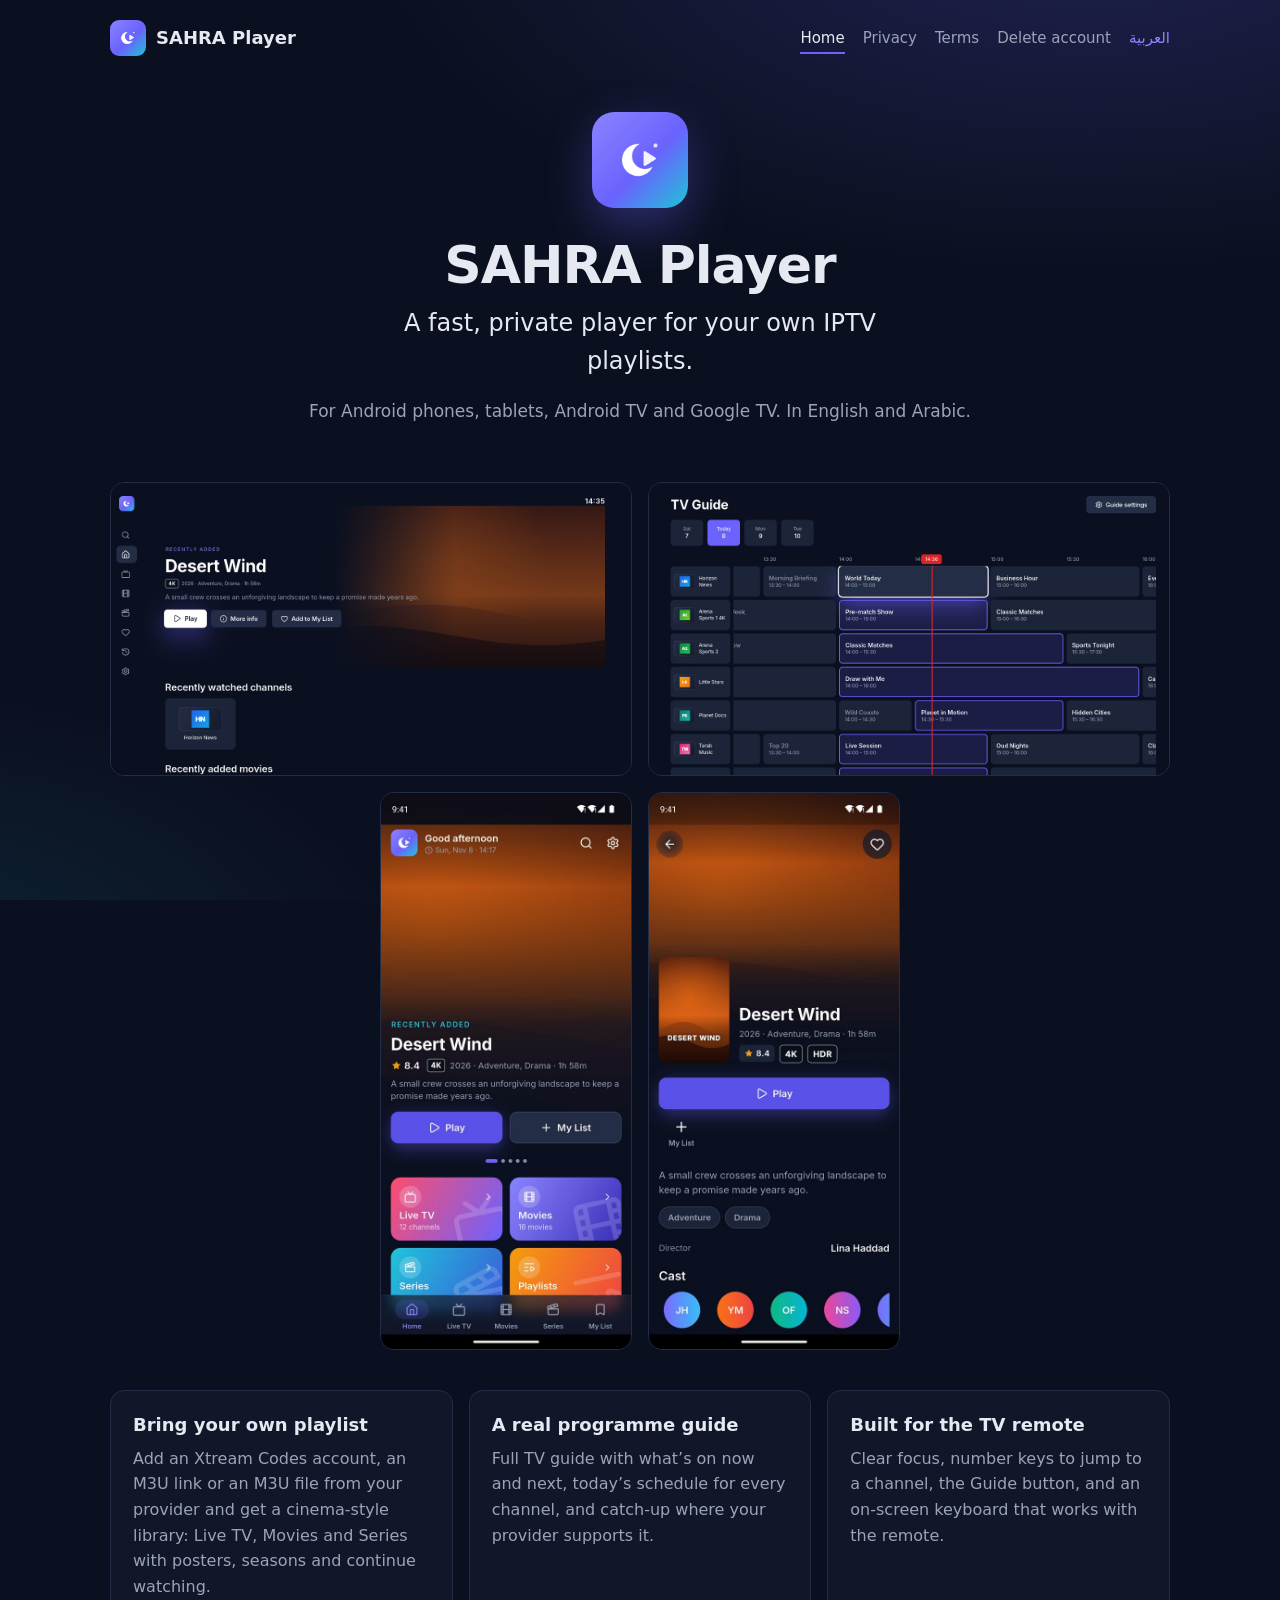
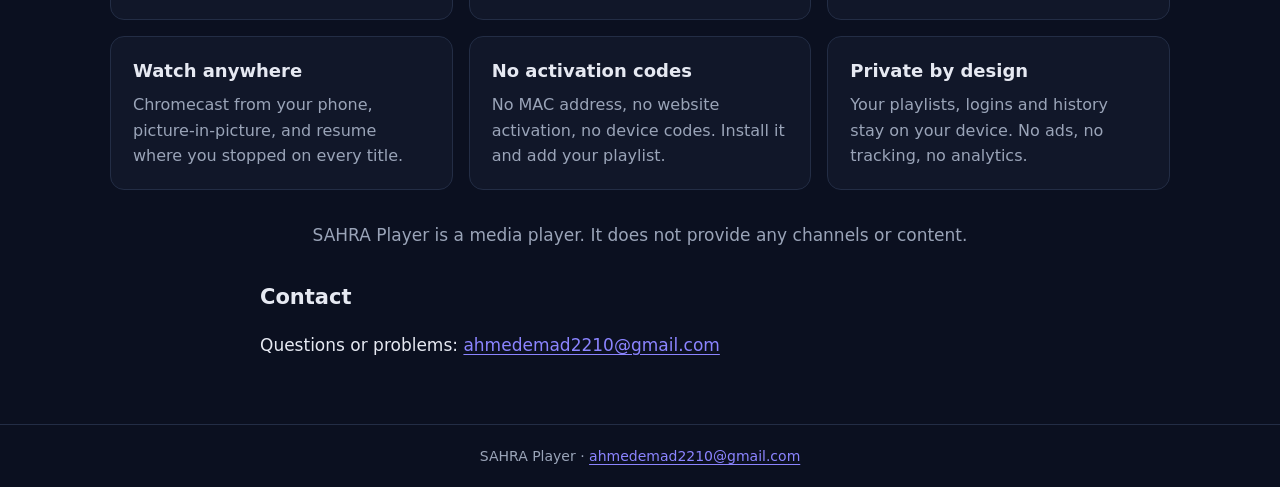
==== index.html @ e6f7d0e9 "Website for SAHRA Player (en/ar): home, privacy, terms, account deletion - tool/site/build_site.mjs " ====
<!doctype html>
<html lang="en" dir="ltr">
<head>
<meta charset="utf-8">
<meta name="viewport" content="width=device-width, initial-scale=1">
<title>SAHRA Player — A fast, private player for your own IPTV playlists.</title>
<meta name="description" content="A fast, private player for your own IPTV playlists.">
<link rel="icon" href="img/icon-512.png">
<link rel="alternate" hreflang="ar" href="ar/index.html">
<link rel="stylesheet" href="style.css">
</head>
<body>
<header class="top">
  <a class="brand" href="index.html"><img src="img/icon-512.png" alt="" width="36" height="36"><span>SAHRA Player</span></a>
  <nav><a href="index.html" aria-current="page">Home</a><a href="privacy.html">Privacy</a><a href="terms.html">Terms</a><a href="delete-account.html">Delete account</a><a class="lang" href="ar/index.html" hreflang="ar">العربية</a></nav>
</header>
<main>

<section class="hero">
  <img class="appicon" src="img/icon-512.png" alt="" width="96" height="96">
  <h1>SAHRA Player</h1>
  <p class="lead">A fast, private player for your own IPTV playlists.</p>
  <p class="muted">For Android phones, tablets, Android TV and Google TV. In English and Arabic.</p>
</section>
<section class="shots">
  <div class="tv"><img src="img/en_tv_home.jpg" alt="SAHRA Player on a TV: home screen" width="1280" height="720" loading="lazy"><img src="img/en_tv_guide.jpg" alt="SAHRA Player on a TV: programme guide" width="1280" height="720" loading="lazy"></div>
  <div class="phones"><img src="img/en_phone_home.jpg" alt="SAHRA Player on a phone: home" width="540" height="960" loading="lazy"><img src="img/en_phone_movie_details.jpg" alt="SAHRA Player on a phone: movie details" width="540" height="960" loading="lazy"></div>
</section>
<section class="features">
  <article><h2>Bring your own playlist</h2><p>Add an Xtream Codes account, an M3U link or an M3U file from your provider and get a cinema-style library: Live TV, Movies and Series with posters, seasons and continue watching.</p></article>
  <article><h2>A real programme guide</h2><p>Full TV guide with what’s on now and next, today’s schedule for every channel, and catch-up where your provider supports it.</p></article>
  <article><h2>Built for the TV remote</h2><p>Clear focus, number keys to jump to a channel, the Guide button, and an on-screen keyboard that works with the remote.</p></article>
  <article><h2>Watch anywhere</h2><p>Chromecast from your phone, picture-in-picture, and resume where you stopped on every title.</p></article>
  <article><h2>No activation codes</h2><p>No MAC address, no website activation, no device codes. Install it and add your playlist.</p></article>
  <article><h2>Private by design</h2><p>Your playlists, logins and history stay on your device. No ads, no tracking, no analytics.</p></article>
</section>
<p class="note">SAHRA Player is a media player. It does not provide any channels or content.</p>
<section class="doc"><h2>Contact</h2><p>Questions or problems: <a href="mailto:ahmedemad2210@gmail.com">ahmedemad2210@gmail.com</a></p></section>
</main>
<footer><p>SAHRA Player · <a href="mailto:ahmedemad2210@gmail.com">ahmedemad2210@gmail.com</a></p></footer>
</body>
</html>
---- style.css ----
@font-face {
  font-family: "Inter";
  src: url("fonts/Inter-Variable.ttf") format("truetype");
  font-weight: 100 900;
  font-display: swap;
}
@font-face {
  font-family: "Alexandria";
  src: url("fonts/Alexandria-Variable.ttf") format("truetype");
  font-weight: 100 900;
  font-display: swap;
}

:root {
  --bg: #0b1020;
  --surface: #141b2d;
  --line: #232d45;
  --text: #e6e9f2;
  --muted: #9aa4b8;
  --accent: #8b84ff;
  --accent-strong: #6c63ff;
  --cyan: #4dd5e5;
  color-scheme: dark;
}

* { box-sizing: border-box; }

html { -webkit-text-size-adjust: 100%; }

body {
  margin: 0;
  background: radial-gradient(1200px 600px at 85% -10%, rgba(108, 99, 255, 0.22), transparent 60%),
    radial-gradient(900px 500px at -10% 110%, rgba(32, 197, 217, 0.12), transparent 60%), var(--bg);
  background-attachment: fixed;
  color: var(--text);
  font-family: "Inter", system-ui, -apple-system, "Segoe UI", Roboto, sans-serif;
  font-size: 17px;
  line-height: 1.6;
}
[dir="rtl"] body, html[dir="rtl"] body {
  font-family: "Alexandria", "Inter", system-ui, sans-serif;
  line-height: 1.8;
}

a { color: var(--accent); text-underline-offset: 3px; }
a:hover { color: var(--cyan); }
a:focus-visible { outline: 2px solid var(--cyan); outline-offset: 3px; border-radius: 4px; }

.top {
  display: flex;
  flex-wrap: wrap;
  align-items: center;
  justify-content: space-between;
  gap: 12px 24px;
  max-width: 1100px;
  margin: 0 auto;
  padding: 20px 20px 8px;
}
.brand { display: flex; align-items: center; gap: 10px; color: var(--text); text-decoration: none; font-weight: 700; font-size: 18px; }
.brand img { border-radius: 9px; }
.top nav { display: flex; flex-wrap: wrap; gap: 4px 18px; font-size: 15px; }
.top nav a { color: var(--muted); text-decoration: none; padding: 4px 0; }
.top nav a:hover, .top nav a[aria-current="page"] { color: var(--text); }
.top nav a[aria-current="page"] { box-shadow: inset 0 -2px 0 var(--accent-strong); }
.top nav .lang { color: var(--accent); }

main { max-width: 1100px; margin: 0 auto; padding: 0 20px 48px; }

.hero { text-align: center; padding: 48px 0 32px; }
.appicon { border-radius: 22px; box-shadow: 0 18px 48px rgba(108, 99, 255, 0.35); }
h1 { font-size: clamp(32px, 6vw, 52px); line-height: 1.15; margin: 20px 0 8px; letter-spacing: -0.02em; }
html[dir="rtl"] h1 { letter-spacing: 0; }
.lead { font-size: clamp(19px, 2.6vw, 24px); margin: 0 auto 8px; max-width: 34ch; }
.muted { color: var(--muted); }

.shots { display: grid; gap: 16px; margin: 8px 0 40px; }
.shots img { display: block; width: 100%; height: auto; border-radius: 14px; border: 1px solid var(--line); background: var(--surface); }
.shots .tv { display: grid; grid-template-columns: 1fr 1fr; gap: 16px; }
.shots .phones { display: grid; grid-template-columns: 1fr 1fr; gap: 16px; max-width: 520px; margin: 0 auto; }

.features { display: grid; grid-template-columns: repeat(auto-fit, minmax(260px, 1fr)); gap: 16px; }
.features article { background: rgba(20, 27, 45, 0.72); border: 1px solid var(--line); border-radius: 14px; padding: 20px 22px; }
.features h2 { font-size: 18px; margin: 0 0 6px; }
.features p { margin: 0; color: var(--muted); font-size: 16px; }

.note { text-align: center; color: var(--muted); margin: 32px 0; }

.doc { max-width: 760px; margin: 0 auto; }
article.doc { padding-top: 24px; }
.doc h1 { font-size: clamp(28px, 5vw, 40px); }
.doc h2 { font-size: 21px; margin: 32px 0 8px; }
.doc ul { padding-inline-start: 22px; }
.doc li { margin: 6px 0; }
.steps li { margin: 12px 0; }

footer { border-top: 1px solid var(--line); text-align: center; color: var(--muted); font-size: 14px; padding: 20px; }
footer p { margin: 0; }

@media (max-width: 640px) {
  body { font-size: 16px; }
  .shots .tv { grid-template-columns: 1fr; }
  .hero { padding-top: 32px; }
}
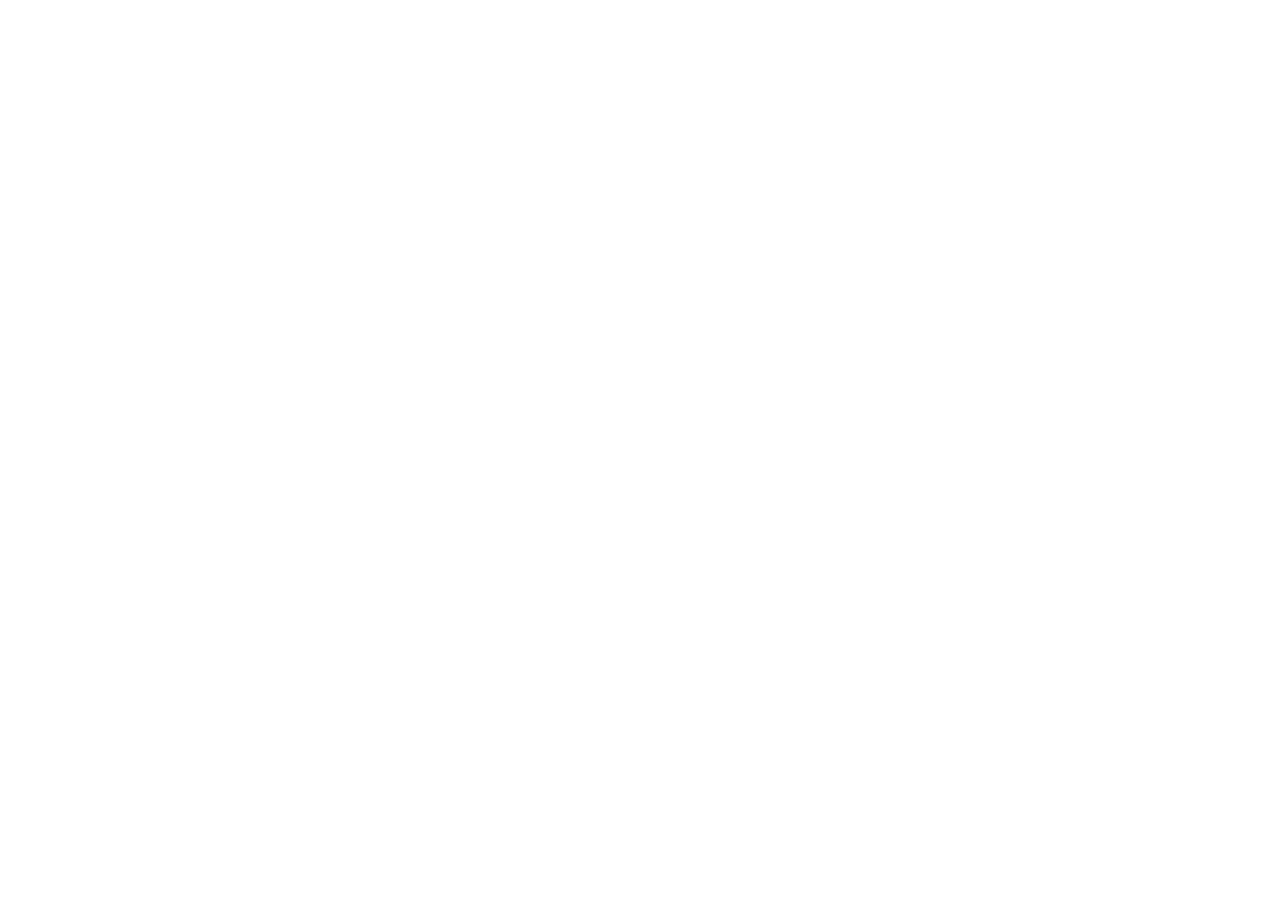
==== commit 8abe1ed8: "Website moved to https://sahra.emadapp.website: every page redirects there" ====
--- a/index.html
+++ b/index.html
@@ -3,40 +3,13 @@
 <head>
 <meta charset="utf-8">
 <meta name="viewport" content="width=device-width, initial-scale=1">
-<title>SAHRA Player — A fast, private player for your own IPTV playlists.</title>
-<meta name="description" content="A fast, private player for your own IPTV playlists.">
-<link rel="icon" href="img/icon-512.png">
-<link rel="alternate" hreflang="ar" href="ar/index.html">
-<link rel="stylesheet" href="style.css">
+<title>SAHRA Player has moved</title>
+<meta name="robots" content="noindex">
+<link rel="canonical" href="https://sahra.emadapp.website/">
+<meta http-equiv="refresh" content="0; url=https://sahra.emadapp.website/">
+<script>location.replace("https://sahra.emadapp.website/" + location.hash);</script>
 </head>
-<body>
-<header class="top">
-  <a class="brand" href="index.html"><img src="img/icon-512.png" alt="" width="36" height="36"><span>SAHRA Player</span></a>
-  <nav><a href="index.html" aria-current="page">Home</a><a href="privacy.html">Privacy</a><a href="terms.html">Terms</a><a href="delete-account.html">Delete account</a><a class="lang" href="ar/index.html" hreflang="ar">العربية</a></nav>
-</header>
-<main>
-
-<section class="hero">
-  <img class="appicon" src="img/icon-512.png" alt="" width="96" height="96">
-  <h1>SAHRA Player</h1>
-  <p class="lead">A fast, private player for your own IPTV playlists.</p>
-  <p class="muted">For Android phones, tablets, Android TV and Google TV. In English and Arabic.</p>
-</section>
-<section class="shots">
-  <div class="tv"><img src="img/en_tv_home.jpg" alt="SAHRA Player on a TV: home screen" width="1280" height="720" loading="lazy"><img src="img/en_tv_guide.jpg" alt="SAHRA Player on a TV: programme guide" width="1280" height="720" loading="lazy"></div>
-  <div class="phones"><img src="img/en_phone_home.jpg" alt="SAHRA Player on a phone: home" width="540" height="960" loading="lazy"><img src="img/en_phone_movie_details.jpg" alt="SAHRA Player on a phone: movie details" width="540" height="960" loading="lazy"></div>
-</section>
-<section class="features">
-  <article><h2>Bring your own playlist</h2><p>Add an Xtream Codes account, an M3U link or an M3U file from your provider and get a cinema-style library: Live TV, Movies and Series with posters, seasons and continue watching.</p></article>
-  <article><h2>A real programme guide</h2><p>Full TV guide with what’s on now and next, today’s schedule for every channel, and catch-up where your provider supports it.</p></article>
-  <article><h2>Built for the TV remote</h2><p>Clear focus, number keys to jump to a channel, the Guide button, and an on-screen keyboard that works with the remote.</p></article>
-  <article><h2>Watch anywhere</h2><p>Chromecast from your phone, picture-in-picture, and resume where you stopped on every title.</p></article>
-  <article><h2>No activation codes</h2><p>No MAC address, no website activation, no device codes. Install it and add your playlist.</p></article>
-  <article><h2>Private by design</h2><p>Your playlists, logins and history stay on your device. No ads, no tracking, no analytics.</p></article>
-</section>
-<p class="note">SAHRA Player is a media player. It does not provide any channels or content.</p>
-<section class="doc"><h2>Contact</h2><p>Questions or problems: <a href="mailto:ahmedemad2210@gmail.com">ahmedemad2210@gmail.com</a></p></section>
-</main>
-<footer><p>SAHRA Player · <a href="mailto:ahmedemad2210@gmail.com">ahmedemad2210@gmail.com</a></p></footer>
+<body style="font-family:system-ui,sans-serif;background:#140f22;color:#fff;padding:32px">
+<p>This page has moved to <a style="color:#c9bdf0" href="https://sahra.emadapp.website/">sahra.emadapp.website/</a></p>
 </body>
 </html>
